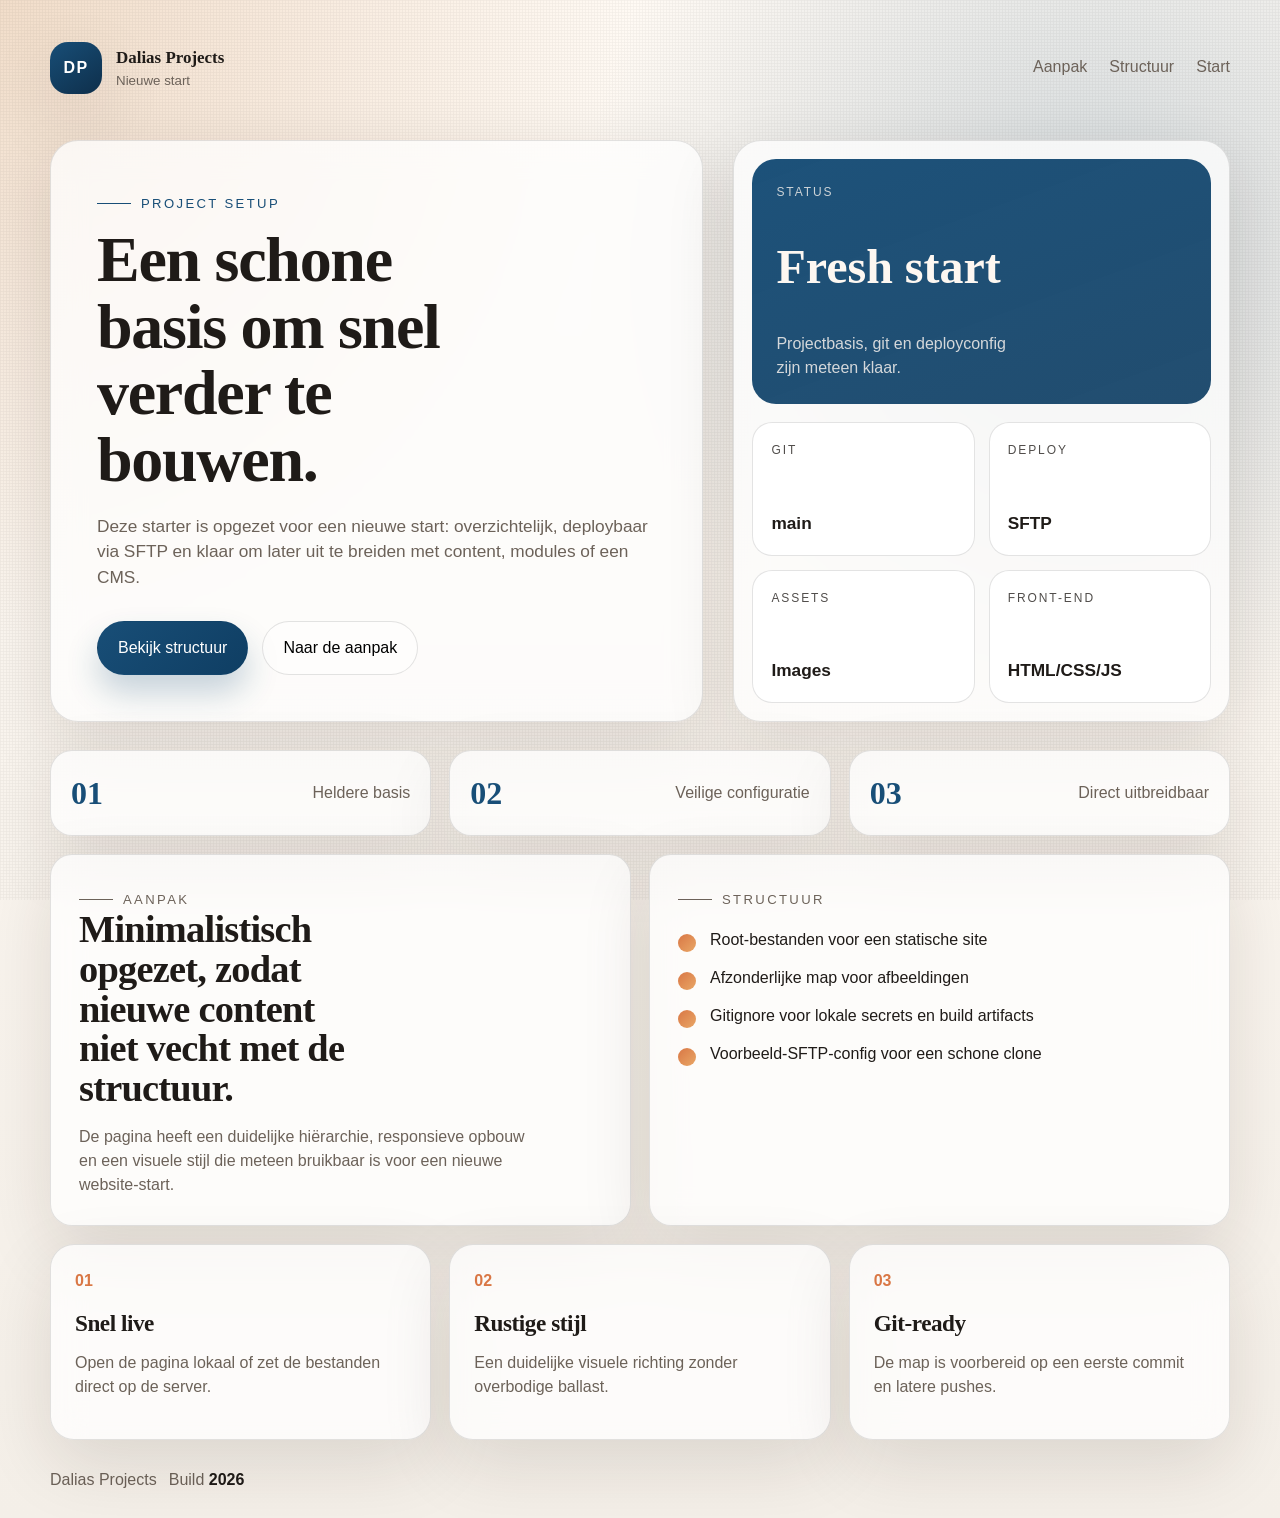
==== index.html @ 29192b6f "Initial project scaffold" ====
<!doctype html>
<html lang="nl">
  <head>
    <meta charset="utf-8" />
    <meta name="viewport" content="width=device-width, initial-scale=1" />
    <title>Dalias Projects</title>
    <meta
      name="description"
      content="Een frisse start voor het nieuwe project van Dalias Projects."
    />
    <link rel="stylesheet" href="styles.css" />
  </head>
  <body>
    <div class="noise"></div>
    <div class="page-shell">
      <header class="topbar">
        <a class="brand" href="#top">
          <span class="brand-mark">DP</span>
          <span class="brand-text">
            <strong>Dalias Projects</strong>
            <small>Nieuwe start</small>
          </span>
        </a>

        <nav class="nav">
          <a href="#aanpak">Aanpak</a>
          <a href="#structuur">Structuur</a>
          <a href="#start">Start</a>
        </nav>
      </header>

      <main id="top">
        <section class="hero">
          <div class="hero-copy">
            <p class="eyebrow">Project setup</p>
            <h1>Een schone basis om snel verder te bouwen.</h1>
            <p class="lead">
              Deze starter is opgezet voor een nieuwe start: overzichtelijk,
              deploybaar via SFTP en klaar om later uit te breiden met content,
              modules of een CMS.
            </p>

            <div class="actions" id="start">
              <a class="button primary" href="#structuur">Bekijk structuur</a>
              <button class="button secondary" type="button" data-scroll="#aanpak">
                Naar de aanpak
              </button>
            </div>
          </div>

          <aside class="hero-panel">
            <div class="panel-card accent">
              <span>Status</span>
              <strong>Fresh start</strong>
              <p>Projectbasis, git en deployconfig zijn meteen klaar.</p>
            </div>
            <div class="panel-grid">
              <article class="mini-card">
                <span>Git</span>
                <strong>main</strong>
              </article>
              <article class="mini-card">
                <span>Deploy</span>
                <strong>SFTP</strong>
              </article>
              <article class="mini-card">
                <span>Assets</span>
                <strong>Images</strong>
              </article>
              <article class="mini-card">
                <span>Front-end</span>
                <strong>HTML/CSS/JS</strong>
              </article>
            </div>
          </aside>
        </section>

        <section class="stats">
          <article>
            <strong>01</strong>
            <span>Heldere basis</span>
          </article>
          <article>
            <strong>02</strong>
            <span>Veilige configuratie</span>
          </article>
          <article>
            <strong>03</strong>
            <span>Direct uitbreidbaar</span>
          </article>
        </section>

        <section class="content-grid" id="aanpak">
          <article class="surface">
            <p class="section-label">Aanpak</p>
            <h2>Minimalistisch opgezet, zodat nieuwe content niet vecht met de structuur.</h2>
            <p>
              De pagina heeft een duidelijke hiërarchie, responsieve opbouw en
              een visuele stijl die meteen bruikbaar is voor een nieuwe
              website-start.
            </p>
          </article>

          <article class="surface" id="structuur">
            <p class="section-label">Structuur</p>
            <ul class="checklist">
              <li>Root-bestanden voor een statische site</li>
              <li>Afzonderlijke map voor afbeeldingen</li>
              <li>Gitignore voor lokale secrets en build artifacts</li>
              <li>Voorbeeld-SFTP-config voor een schone clone</li>
            </ul>
          </article>
        </section>

        <section class="feature-grid">
          <article class="feature-card">
            <span>01</span>
            <h3>Snel live</h3>
            <p>Open de pagina lokaal of zet de bestanden direct op de server.</p>
          </article>
          <article class="feature-card">
            <span>02</span>
            <h3>Rustige stijl</h3>
            <p>Een duidelijke visuele richting zonder overbodige ballast.</p>
          </article>
          <article class="feature-card">
            <span>03</span>
            <h3>Git-ready</h3>
            <p>De map is voorbereid op een eerste commit en latere pushes.</p>
          </article>
        </section>
      </main>

      <footer class="footer">
        <p>
          <span>Dalias Projects</span>
          <span>Build <strong data-year></strong></span>
        </p>
      </footer>
    </div>

    <script src="script.js"></script>
  </body>
</html>
---- styles.css ----
:root {
  color-scheme: light;
  --bg: #f4efe8;
  --bg-soft: #fffaf4;
  --surface: rgba(255, 255, 255, 0.75);
  --surface-strong: rgba(255, 255, 255, 0.92);
  --text: #1f1b18;
  --muted: #6c6259;
  --accent: #184e77;
  --accent-2: #d97745;
  --line: rgba(31, 27, 24, 0.12);
  --shadow: 0 24px 70px rgba(40, 28, 16, 0.12);
  --radius-xl: 28px;
  --radius-lg: 22px;
  --radius-md: 16px;
}

*,
*::before,
*::after {
  box-sizing: border-box;
}

html {
  scroll-behavior: smooth;
}

body {
  margin: 0;
  min-height: 100vh;
  color: var(--text);
  background:
    radial-gradient(circle at top left, rgba(216, 167, 123, 0.35), transparent 32%),
    radial-gradient(circle at 85% 15%, rgba(24, 78, 119, 0.18), transparent 30%),
    linear-gradient(180deg, var(--bg-soft), var(--bg));
  font-family: "Trebuchet MS", "Lucida Sans Unicode", sans-serif;
  line-height: 1.5;
}

a {
  color: inherit;
  text-decoration: none;
}

button,
a.button {
  font: inherit;
}

.noise {
  position: fixed;
  inset: 0;
  pointer-events: none;
  opacity: 0.05;
  background-image:
    linear-gradient(rgba(0, 0, 0, 0.6) 1px, transparent 1px),
    linear-gradient(90deg, rgba(0, 0, 0, 0.6) 1px, transparent 1px);
  background-size: 3px 3px;
  mix-blend-mode: multiply;
}

.page-shell {
  width: min(1180px, calc(100% - 32px));
  margin: 0 auto;
  padding: 28px 0 18px;
  position: relative;
}

.topbar {
  display: flex;
  align-items: center;
  justify-content: space-between;
  gap: 20px;
  padding: 14px 0 28px;
}

.brand {
  display: inline-flex;
  align-items: center;
  gap: 14px;
}

.brand-mark {
  display: grid;
  place-items: center;
  width: 52px;
  height: 52px;
  border-radius: 18px;
  background: linear-gradient(145deg, var(--accent), #0e2f4b);
  color: #fff;
  font-weight: 700;
  letter-spacing: 0.08em;
  box-shadow: var(--shadow);
}

.brand-text {
  display: grid;
}

.brand-text strong {
  font-family: Georgia, "Times New Roman", serif;
  font-size: 1.06rem;
}

.brand-text small {
  color: var(--muted);
}

.nav {
  display: flex;
  align-items: center;
  gap: 22px;
  color: var(--muted);
}

.nav a {
  position: relative;
  padding-bottom: 2px;
}

.nav a::after {
  content: "";
  position: absolute;
  left: 0;
  bottom: 0;
  width: 100%;
  height: 1px;
  background: currentColor;
  transform: scaleX(0);
  transform-origin: left;
  transition: transform 180ms ease;
}

.nav a:hover::after,
.nav a:focus-visible::after {
  transform: scaleX(1);
}

.hero {
  display: grid;
  grid-template-columns: minmax(0, 1.25fr) minmax(320px, 0.95fr);
  gap: 30px;
  align-items: stretch;
  padding: 18px 0 10px;
}

.hero-copy,
.hero-panel,
.surface,
.feature-card,
.stats article {
  border: 1px solid var(--line);
  background: var(--surface);
  backdrop-filter: blur(16px);
  box-shadow: var(--shadow);
}

.hero-copy {
  border-radius: var(--radius-xl);
  padding: clamp(26px, 4vw, 46px);
}

.eyebrow,
.section-label {
  display: inline-flex;
  align-items: center;
  gap: 10px;
  margin: 0 0 14px;
  font-size: 0.82rem;
  text-transform: uppercase;
  letter-spacing: 0.18em;
  color: var(--accent);
}

.eyebrow::before,
.section-label::before {
  content: "";
  width: 34px;
  height: 1px;
  background: currentColor;
}

h1,
h2,
h3 {
  margin: 0;
  font-family: Georgia, "Times New Roman", serif;
  line-height: 1.04;
  letter-spacing: -0.02em;
}

h1 {
  font-size: clamp(2.8rem, 5vw, 5.4rem);
  max-width: 11ch;
}

.lead,
.surface p,
.feature-card p {
  color: var(--muted);
}

.lead {
  max-width: 62ch;
  font-size: 1.08rem;
  margin: 20px 0 0;
}

.actions {
  display: flex;
  flex-wrap: wrap;
  gap: 14px;
  margin-top: 30px;
}

.button {
  border: 1px solid transparent;
  border-radius: 999px;
  padding: 14px 20px;
  transition:
    transform 180ms ease,
    box-shadow 180ms ease,
    border-color 180ms ease,
    background 180ms ease;
  cursor: pointer;
}

.button:hover,
.button:focus-visible {
  transform: translateY(-1px);
}

.button.primary {
  color: #fff;
  background: linear-gradient(135deg, var(--accent), #0f3e63);
  box-shadow: 0 18px 32px rgba(24, 78, 119, 0.24);
}

.button.secondary {
  background: rgba(255, 255, 255, 0.45);
  border-color: var(--line);
}

.hero-panel {
  border-radius: var(--radius-xl);
  padding: 18px;
  display: grid;
  gap: 18px;
}

.panel-card {
  border-radius: 24px;
  padding: 24px;
  background:
    linear-gradient(160deg, rgba(24, 78, 119, 0.98), rgba(15, 62, 99, 0.92));
  color: #fdf7f1;
  min-height: 198px;
  display: grid;
  align-content: space-between;
}

.panel-card span,
.mini-card span {
  text-transform: uppercase;
  letter-spacing: 0.16em;
  font-size: 0.75rem;
  opacity: 0.78;
}

.panel-card strong {
  font-family: Georgia, "Times New Roman", serif;
  font-size: clamp(2rem, 4vw, 3rem);
}

.panel-card p {
  max-width: 28ch;
  margin: 0;
  color: rgba(253, 247, 241, 0.82);
}

.panel-grid {
  display: grid;
  grid-template-columns: repeat(2, minmax(0, 1fr));
  gap: 14px;
}

.mini-card {
  border-radius: 20px;
  padding: 18px;
  background: var(--surface-strong);
  border: 1px solid var(--line);
  min-height: 110px;
  display: grid;
  align-content: space-between;
}

.mini-card strong {
  font-size: 1.08rem;
}

.stats {
  display: grid;
  grid-template-columns: repeat(3, minmax(0, 1fr));
  gap: 18px;
  margin: 18px 0;
}

.stats article {
  border-radius: 22px;
  padding: 18px 20px;
  display: flex;
  justify-content: space-between;
  align-items: center;
  gap: 18px;
}

.stats strong {
  font-family: Georgia, "Times New Roman", serif;
  font-size: 2rem;
  color: var(--accent);
}

.stats span {
  color: var(--muted);
  text-align: right;
}

.content-grid {
  display: grid;
  grid-template-columns: repeat(2, minmax(0, 1fr));
  gap: 18px;
  margin-top: 10px;
}

.surface {
  border-radius: var(--radius-lg);
  padding: 28px;
}

.surface h2 {
  font-size: clamp(1.8rem, 3vw, 3rem);
  max-width: 14ch;
  margin-bottom: 16px;
}

.surface p {
  margin: 0;
  max-width: 52ch;
}

.checklist {
  margin: 18px 0 0;
  padding: 0;
  list-style: none;
  display: grid;
  gap: 14px;
}

.checklist li {
  position: relative;
  padding-left: 32px;
  color: var(--text);
}

.checklist li::before {
  content: "";
  position: absolute;
  left: 0;
  top: 0.42rem;
  width: 18px;
  height: 18px;
  border-radius: 999px;
  background: linear-gradient(135deg, var(--accent-2), #e9a766);
}

.feature-grid {
  display: grid;
  grid-template-columns: repeat(3, minmax(0, 1fr));
  gap: 18px;
  margin: 18px 0 4px;
}

.feature-card {
  border-radius: 24px;
  padding: 24px;
}

.feature-card span {
  display: inline-flex;
  margin-bottom: 18px;
  color: var(--accent-2);
  font-weight: 700;
}

.feature-card h3 {
  font-size: 1.45rem;
  margin-bottom: 10px;
}

.footer {
  display: flex;
  justify-content: space-between;
  gap: 18px;
  padding: 24px 0 8px;
  color: var(--muted);
}

.footer p {
  margin: 0;
  display: flex;
  flex-wrap: wrap;
  gap: 12px;
}

.footer strong {
  color: var(--text);
}

@media (max-width: 960px) {
  .hero,
  .content-grid,
  .feature-grid,
  .stats {
    grid-template-columns: 1fr;
  }

  .topbar {
    flex-direction: column;
    align-items: flex-start;
  }

  .nav {
    flex-wrap: wrap;
    gap: 14px 18px;
  }
}

@media (max-width: 640px) {
  .page-shell {
    width: min(100% - 20px, 1180px);
    padding-top: 14px;
  }

  .hero-copy,
  .hero-panel,
  .surface,
  .feature-card {
    padding: 20px;
  }

  .panel-grid {
    grid-template-columns: 1fr;
  }

  .stats article {
    align-items: flex-start;
    flex-direction: column;
  }

  .stats span {
    text-align: left;
  }
}
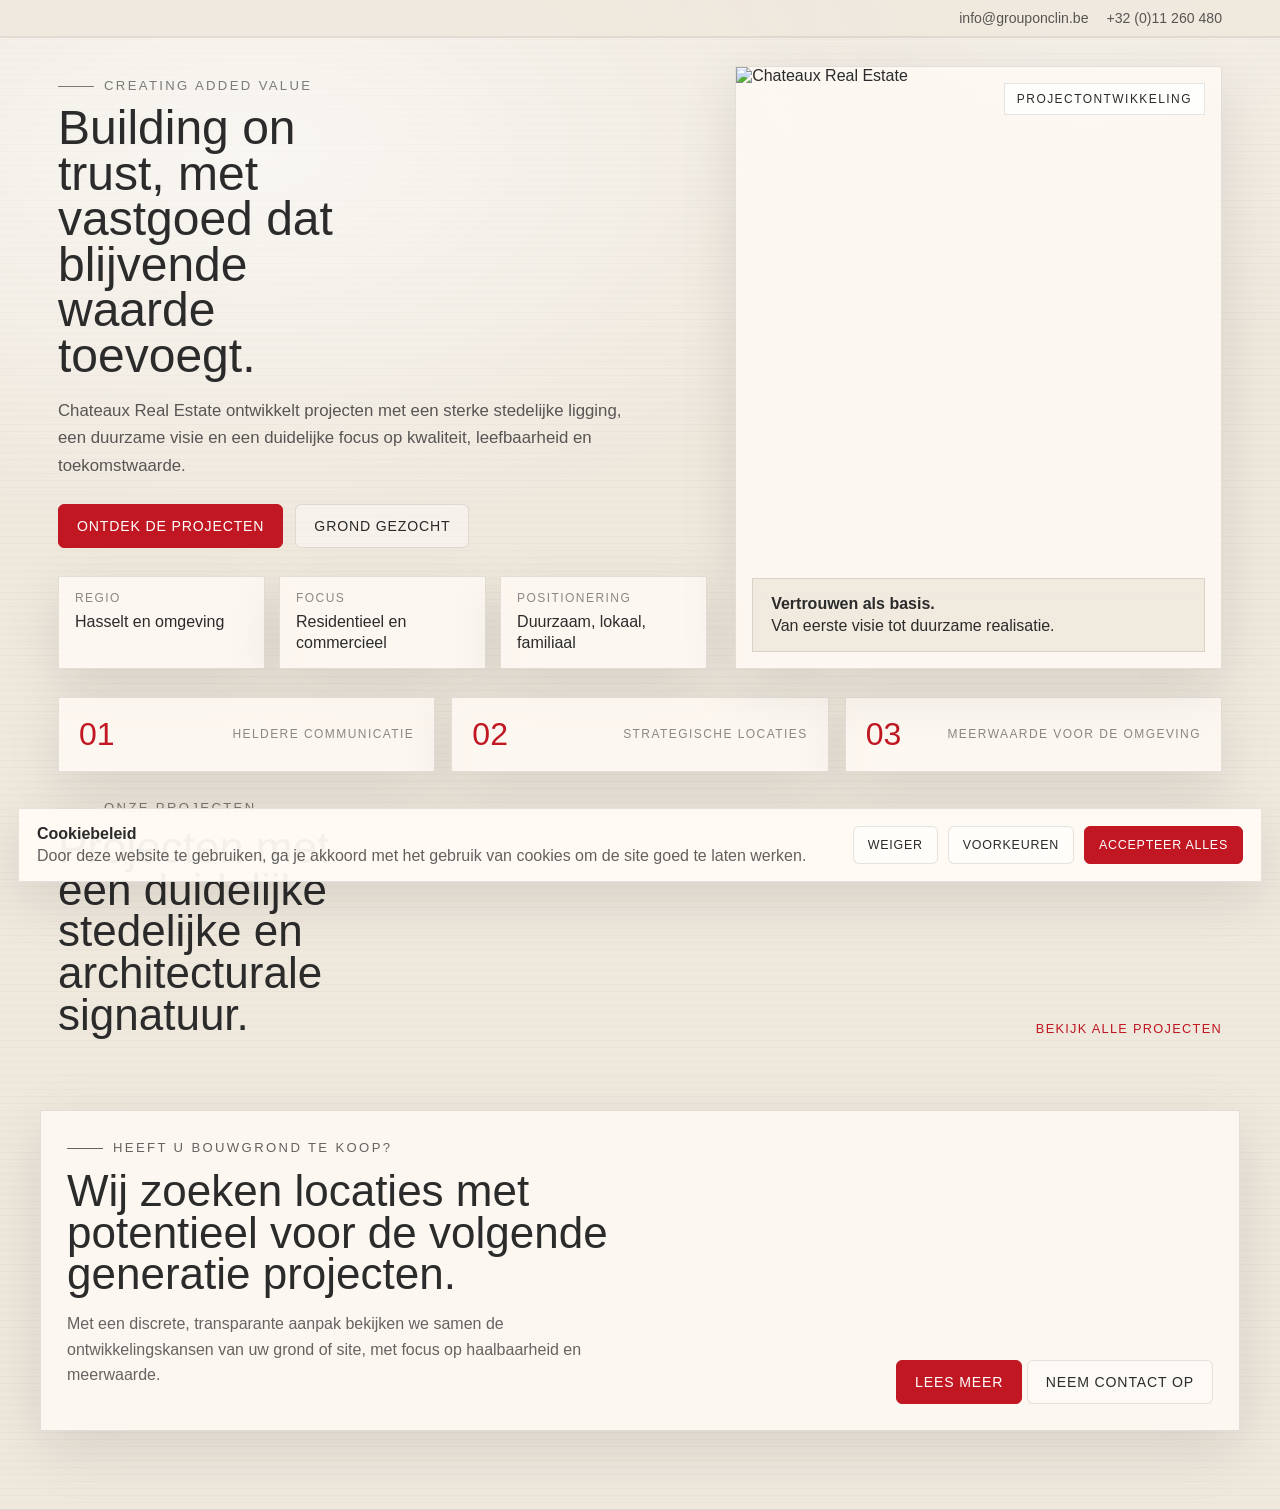
==== commit 8a29d57d: "Rebuild Chateaux Real Estate site" ====
--- a/index.html
+++ b/index.html
@@ -1,145 +1,146 @@
 <!doctype html>
-<html lang="nl">
+<html lang="nl-BE">
   <head>
     <meta charset="utf-8" />
     <meta name="viewport" content="width=device-width, initial-scale=1" />
-    <title>Dalias Projects</title>
+    <title>CHATEAUX REAL ESTATE | Ontdek duurzame vastgoedmogelijkheden</title>
     <meta
       name="description"
-      content="Een frisse start voor het nieuwe project van Dalias Projects."
+      content="Chateaux Real Estate ontwikkelt duurzame vastgoedprojecten in Hasselt en omgeving, met focus op vertrouwen, kwaliteit en meerwaarde."
     />
-    <link rel="stylesheet" href="styles.css" />
+    <link rel="canonical" href="./index.html" />
+    <link rel="stylesheet" href="./styles.css" />
   </head>
-  <body>
-    <div class="noise"></div>
-    <div class="page-shell">
-      <header class="topbar">
-        <a class="brand" href="#top">
-          <span class="brand-mark">DP</span>
-          <span class="brand-text">
-            <strong>Dalias Projects</strong>
-            <small>Nieuwe start</small>
-          </span>
-        </a>
+  <body data-page="home" data-active-nav="home">
+    <div class="announcement">
+      <div class="container announcement__inner">
+        <a href="mailto:info@grouponclin.be">info@grouponclin.be</a>
+        <a href="tel:+3211260480">+32 (0)11 260 480</a>
+      </div>
+    </div>
 
-        <nav class="nav">
-          <a href="#aanpak">Aanpak</a>
-          <a href="#structuur">Structuur</a>
-          <a href="#start">Start</a>
-        </nav>
-      </header>
+    <header class="site-header" id="site-header"></header>
 
-      <main id="top">
-        <section class="hero">
-          <div class="hero-copy">
-            <p class="eyebrow">Project setup</p>
-            <h1>Een schone basis om snel verder te bouwen.</h1>
+    <main class="site-main">
+      <section class="hero">
+        <div class="container hero__grid">
+          <div class="hero__copy">
+            <p class="eyebrow">Creating added value</p>
+            <h1>Building on trust, met vastgoed dat blijvende waarde toevoegt.</h1>
             <p class="lead">
-              Deze starter is opgezet voor een nieuwe start: overzichtelijk,
-              deploybaar via SFTP en klaar om later uit te breiden met content,
-              modules of een CMS.
+              Chateaux Real Estate ontwikkelt projecten met een sterke
+              stedelijke ligging, een duurzame visie en een duidelijke focus op
+              kwaliteit, leefbaarheid en toekomstwaarde.
             </p>
-
-            <div class="actions" id="start">
-              <a class="button primary" href="#structuur">Bekijk structuur</a>
-              <button class="button secondary" type="button" data-scroll="#aanpak">
-                Naar de aanpak
-              </button>
+            <div class="button-row">
+              <a class="btn btn--primary" href="./projecten.html">Ontdek de projecten</a>
+              <a class="btn btn--secondary" href="./grond-gezocht.html">Grond gezocht</a>
+            </div>
+            <div class="hero__meta">
+              <div>
+                <span>Regio</span>
+                <strong>Hasselt en omgeving</strong>
+              </div>
+              <div>
+                <span>Focus</span>
+                <strong>Residentieel en commercieel</strong>
+              </div>
+              <div>
+                <span>Positionering</span>
+                <strong>Duurzaam, lokaal, familiaal</strong>
+              </div>
             </div>
           </div>
 
-          <aside class="hero-panel">
-            <div class="panel-card accent">
-              <span>Status</span>
-              <strong>Fresh start</strong>
-              <p>Projectbasis, git en deployconfig zijn meteen klaar.</p>
+          <div class="hero__visual panel">
+            <div class="panel__badge">Projectontwikkeling</div>
+            <img
+              src="https://images.squarespace-cdn.com/content/v1/66a1eaeaa923c50bf4382099/23413f2c-1b56-4540-b1da-c6d19755084a/Chateaux+real+estate+%2844+van+86%29.jpg"
+              alt="Chateaux Real Estate"
+              loading="eager"
+            />
+            <div class="panel__caption">
+              <strong>Vertrouwen als basis.</strong>
+              <span>Van eerste visie tot duurzame realisatie.</span>
             </div>
-            <div class="panel-grid">
-              <article class="mini-card">
-                <span>Git</span>
-                <strong>main</strong>
-              </article>
-              <article class="mini-card">
-                <span>Deploy</span>
-                <strong>SFTP</strong>
-              </article>
-              <article class="mini-card">
-                <span>Assets</span>
-                <strong>Images</strong>
-              </article>
-              <article class="mini-card">
-                <span>Front-end</span>
-                <strong>HTML/CSS/JS</strong>
-              </article>
+          </div>
+        </div>
+      </section>
+
+      <section class="strip">
+        <div class="container strip__grid">
+          <article class="stat">
+            <strong>01</strong>
+            <span>Heldere communicatie</span>
+          </article>
+          <article class="stat">
+            <strong>02</strong>
+            <span>Strategische locaties</span>
+          </article>
+          <article class="stat">
+            <strong>03</strong>
+            <span>Meerwaarde voor de omgeving</span>
+          </article>
+        </div>
+      </section>
+
+      <section class="section">
+        <div class="container">
+          <div class="section__heading">
+            <div>
+              <p class="eyebrow">Onze projecten</p>
+              <h2>Projecten met een duidelijke stedelijke en architecturale signatuur.</h2>
             </div>
-          </aside>
-        </section>
+            <a class="text-link" href="./projecten.html">Bekijk alle projecten</a>
+          </div>
 
-        <section class="stats">
-          <article>
-            <strong>01</strong>
-            <span>Heldere basis</span>
-          </article>
-          <article>
-            <strong>02</strong>
-            <span>Veilige configuratie</span>
-          </article>
-          <article>
-            <strong>03</strong>
-            <span>Direct uitbreidbaar</span>
-          </article>
-        </section>
+          <div class="card-grid" data-project-grid="featured"></div>
+        </div>
+      </section>
 
-        <section class="content-grid" id="aanpak">
-          <article class="surface">
-            <p class="section-label">Aanpak</p>
-            <h2>Minimalistisch opgezet, zodat nieuwe content niet vecht met de structuur.</h2>
+      <section class="section">
+        <div class="container cta-panel">
+          <div class="cta-panel__copy">
+            <p class="eyebrow">Heeft u bouwgrond te koop?</p>
+            <h2>Wij zoeken locaties met potentieel voor de volgende generatie projecten.</h2>
             <p>
-              De pagina heeft een duidelijke hiërarchie, responsieve opbouw en
-              een visuele stijl die meteen bruikbaar is voor een nieuwe
-              website-start.
+              Met een discrete, transparante aanpak bekijken we samen de
+              ontwikkelingskansen van uw grond of site, met focus op haalbaarheid
+              en meerwaarde.
             </p>
-          </article>
+          </div>
+          <div class="cta-panel__actions">
+            <a class="btn btn--primary" href="./grond-gezocht.html">Lees meer</a>
+            <a class="btn btn--secondary" href="./contact.html">Neem contact op</a>
+          </div>
+        </div>
+      </section>
+    </main>
 
-          <article class="surface" id="structuur">
-            <p class="section-label">Structuur</p>
-            <ul class="checklist">
-              <li>Root-bestanden voor een statische site</li>
-              <li>Afzonderlijke map voor afbeeldingen</li>
-              <li>Gitignore voor lokale secrets en build artifacts</li>
-              <li>Voorbeeld-SFTP-config voor een schone clone</li>
-            </ul>
-          </article>
-        </section>
+    <footer class="site-footer" id="site-footer"></footer>
 
-        <section class="feature-grid">
-          <article class="feature-card">
-            <span>01</span>
-            <h3>Snel live</h3>
-            <p>Open de pagina lokaal of zet de bestanden direct op de server.</p>
-          </article>
-          <article class="feature-card">
-            <span>02</span>
-            <h3>Rustige stijl</h3>
-            <p>Een duidelijke visuele richting zonder overbodige ballast.</p>
-          </article>
-          <article class="feature-card">
-            <span>03</span>
-            <h3>Git-ready</h3>
-            <p>De map is voorbereid op een eerste commit en latere pushes.</p>
-          </article>
-        </section>
-      </main>
-
-      <footer class="footer">
+    <div class="cookie-banner" id="cookie-banner" hidden>
+      <div class="cookie-banner__copy">
+        <strong>Cookiebeleid</strong>
         <p>
-          <span>Dalias Projects</span>
-          <span>Build <strong data-year></strong></span>
+          Door deze website te gebruiken, ga je akkoord met het gebruik van cookies
+          om de site goed te laten werken.
         </p>
-      </footer>
+      </div>
+      <div class="cookie-banner__actions">
+        <button class="btn btn--secondary btn--small" type="button" data-cookie="decline">
+          Weiger
+        </button>
+        <button class="btn btn--secondary btn--small" type="button" data-cookie="manage">
+          Voorkeuren
+        </button>
+        <button class="btn btn--primary btn--small" type="button" data-cookie="accept">
+          Accepteer alles
+        </button>
+      </div>
     </div>
 
-    <script src="script.js"></script>
+    <script src="./script.js"></script>
   </body>
 </html>
 
--- a/styles.css
+++ b/styles.css
@@ -1,18 +1,16 @@
 :root {
   color-scheme: light;
-  --bg: #f4efe8;
-  --bg-soft: #fffaf4;
-  --surface: rgba(255, 255, 255, 0.75);
+  --bg: #efe8dd;
+  --ink: #2b2b2b;
+  --muted: #6a645b;
+  --accent: #c01722;
+  --accent-soft: rgba(192, 23, 34, 0.12);
+  --surface: rgba(255, 251, 245, 0.82);
   --surface-strong: rgba(255, 255, 255, 0.92);
-  --text: #1f1b18;
-  --muted: #6c6259;
-  --accent: #184e77;
-  --accent-2: #d97745;
-  --line: rgba(31, 27, 24, 0.12);
-  --shadow: 0 24px 70px rgba(40, 28, 16, 0.12);
-  --radius-xl: 28px;
-  --radius-lg: 22px;
-  --radius-md: 16px;
+  --line: rgba(43, 43, 43, 0.12);
+  --shadow: 0 18px 55px rgba(0, 0, 0, 0.1);
+  --max: 1200px;
+  --radius: 6px;
 }
 
 *,
@@ -28,13 +26,20 @@
 body {
   margin: 0;
   min-height: 100vh;
-  color: var(--text);
+  color: var(--ink);
   background:
-    radial-gradient(circle at top left, rgba(216, 167, 123, 0.35), transparent 32%),
-    radial-gradient(circle at 85% 15%, rgba(24, 78, 119, 0.18), transparent 30%),
-    linear-gradient(180deg, var(--bg-soft), var(--bg));
-  font-family: "Trebuchet MS", "Lucida Sans Unicode", sans-serif;
-  line-height: 1.5;
+    radial-gradient(1200px 700px at 20% 10%, rgba(255, 255, 255, 0.65), transparent 55%),
+    radial-gradient(900px 650px at 85% 0%, rgba(255, 255, 255, 0.35), transparent 55%),
+    repeating-linear-gradient(
+      0deg,
+      rgba(0, 0, 0, 0.025) 0,
+      rgba(0, 0, 0, 0.025) 1px,
+      transparent 1px,
+      transparent 7px
+    ),
+    var(--bg);
+  font-family: "Helvetica Neue", Helvetica, Arial, sans-serif;
+  overflow-x: hidden;
 }
 
 a {
@@ -42,36 +47,45 @@
   text-decoration: none;
 }
 
-button,
-a.button {
-  font: inherit;
-}
-
-.noise {
-  position: fixed;
-  inset: 0;
-  pointer-events: none;
-  opacity: 0.05;
-  background-image:
-    linear-gradient(rgba(0, 0, 0, 0.6) 1px, transparent 1px),
-    linear-gradient(90deg, rgba(0, 0, 0, 0.6) 1px, transparent 1px);
-  background-size: 3px 3px;
-  mix-blend-mode: multiply;
-}
-
-.page-shell {
-  width: min(1180px, calc(100% - 32px));
+img {
+  display: block;
+  width: 100%;
+}
+
+.container {
+  max-width: var(--max);
   margin: 0 auto;
-  padding: 28px 0 18px;
+  padding-inline: 18px;
+}
+
+.announcement {
+  border-bottom: 1px solid rgba(43, 43, 43, 0.08);
+  background: rgba(239, 232, 221, 0.82);
+}
+
+.announcement__inner {
+  display: flex;
+  justify-content: flex-end;
+  gap: 18px;
+  padding: 10px 18px;
+  font-size: 0.88rem;
+  color: rgba(43, 43, 43, 0.78);
+}
+
+.site-header {
   position: relative;
-}
-
-.topbar {
+  z-index: 10;
+  border-bottom: 1px solid rgba(43, 43, 43, 0.08);
+  background: rgba(239, 232, 221, 0.7);
+  backdrop-filter: blur(10px);
+}
+
+.site-header__inner {
   display: flex;
   align-items: center;
   justify-content: space-between;
-  gap: 20px;
-  padding: 14px 0 28px;
+  gap: 24px;
+  padding: 14px 18px;
 }
 
 .brand {
@@ -80,49 +94,48 @@
   gap: 14px;
 }
 
-.brand-mark {
-  display: grid;
-  place-items: center;
-  width: 52px;
-  height: 52px;
-  border-radius: 18px;
-  background: linear-gradient(145deg, var(--accent), #0e2f4b);
-  color: #fff;
-  font-weight: 700;
+.brand img {
+  width: auto;
+  height: 58px;
+}
+
+.brand__text {
+  display: grid;
+  line-height: 1.05;
+}
+
+.brand__text strong {
+  font-size: 1rem;
   letter-spacing: 0.08em;
-  box-shadow: var(--shadow);
-}
-
-.brand-text {
-  display: grid;
-}
-
-.brand-text strong {
-  font-family: Georgia, "Times New Roman", serif;
-  font-size: 1.06rem;
-}
-
-.brand-text small {
+  text-transform: uppercase;
+}
+
+.brand__text span {
+  margin-top: 3px;
+  font-size: 0.82rem;
   color: var(--muted);
 }
 
 .nav {
   display: flex;
   align-items: center;
-  gap: 22px;
-  color: var(--muted);
-}
-
-.nav a {
+  gap: 24px;
+}
+
+.nav__link {
   position: relative;
   padding-bottom: 2px;
-}
-
-.nav a::after {
+  text-transform: uppercase;
+  letter-spacing: 0.08em;
+  font-size: 0.82rem;
+  color: rgba(43, 43, 43, 0.88);
+}
+
+.nav__link::after {
   content: "";
   position: absolute;
   left: 0;
-  bottom: 0;
+  bottom: -2px;
   width: 100%;
   height: 1px;
   background: currentColor;
@@ -131,334 +144,682 @@
   transition: transform 180ms ease;
 }
 
-.nav a:hover::after,
-.nav a:focus-visible::after {
+.nav__link:hover::after,
+.nav__link:focus-visible::after,
+.nav__link.is-active::after {
   transform: scaleX(1);
 }
 
-.hero {
-  display: grid;
-  grid-template-columns: minmax(0, 1.25fr) minmax(320px, 0.95fr);
-  gap: 30px;
+.header-actions {
+  display: flex;
+  align-items: center;
+  gap: 12px;
+}
+
+.social-icons {
+  display: flex;
+  align-items: center;
+  gap: 10px;
+}
+
+.social-icons a {
+  width: 34px;
+  height: 34px;
+  display: grid;
+  place-items: center;
+  border: 1px solid var(--line);
+  background: rgba(255, 255, 255, 0.4);
+}
+
+.menu-toggle {
+  display: none;
+  border: 1px solid var(--line);
+  background: rgba(255, 255, 255, 0.4);
+  padding: 10px 12px;
+  cursor: pointer;
+}
+
+.menu-panel {
+  display: none;
+  border-top: 1px solid var(--line);
+  background: rgba(239, 232, 221, 0.95);
+}
+
+.menu-panel.is-open {
+  display: block;
+}
+
+.menu-panel__inner {
+  display: grid;
+  gap: 14px;
+  padding: 18px;
+}
+
+.menu-panel__links {
+  display: grid;
+  gap: 14px;
+}
+
+.menu-panel__links a {
+  text-transform: uppercase;
+  letter-spacing: 0.08em;
+  font-size: 0.85rem;
+}
+
+.site-main {
+  padding-bottom: 34px;
+}
+
+.hero,
+.page-hero,
+.project-hero {
+  padding: 28px 0 10px;
+}
+
+.hero__grid,
+.page-hero__grid,
+.project-hero__grid {
+  display: grid;
+  grid-template-columns: minmax(0, 1.2fr) minmax(320px, 0.9fr);
+  gap: 28px;
   align-items: stretch;
-  padding: 18px 0 10px;
-}
-
-.hero-copy,
-.hero-panel,
-.surface,
-.feature-card,
-.stats article {
+}
+
+.hero__copy,
+.page-hero__copy,
+.project-hero__copy {
+  padding-top: 12px;
+}
+
+.eyebrow {
+  margin: 0 0 12px;
+  text-transform: uppercase;
+  letter-spacing: 0.18em;
+  font-size: 0.82rem;
+  color: rgba(43, 43, 43, 0.6);
+}
+
+.eyebrow::before {
+  content: "";
+  display: inline-block;
+  width: 36px;
+  height: 1px;
+  margin-right: 10px;
+  vertical-align: middle;
+  background: currentColor;
+}
+
+h1,
+h2,
+h3,
+blockquote {
+  margin: 0;
+  font-weight: 400;
+  line-height: 0.95;
+}
+
+h1 {
+  max-width: 11ch;
+  font-size: clamp(42px, 6vw, 48px);
+}
+
+h2 {
+  font-size: clamp(28px, 3.6vw, 44px);
+}
+
+h3 {
+  font-size: 26px;
+}
+
+.lead {
+  max-width: 62ch;
+  margin: 18px 0 0;
+  font-size: 1.05rem;
+  line-height: 1.65;
+  color: rgba(43, 43, 43, 0.78);
+}
+
+.button-row {
+  display: flex;
+  flex-wrap: wrap;
+  gap: 12px;
+  margin-top: 24px;
+}
+
+.btn {
+  display: inline-flex;
+  align-items: center;
+  justify-content: center;
+  min-height: 44px;
+  padding: 12px 18px;
+  border: 1px solid transparent;
+  border-radius: var(--radius);
+  font-size: 0.88rem;
+  letter-spacing: 0.06em;
+  text-transform: uppercase;
+  transition:
+    transform 180ms ease,
+    background 180ms ease,
+    border-color 180ms ease,
+    color 180ms ease;
+  cursor: pointer;
+}
+
+.btn:hover,
+.btn:focus-visible {
+  transform: translateY(-1px);
+}
+
+.btn--primary {
+  color: #fff;
+  background: var(--accent);
+  border-color: var(--accent);
+}
+
+.btn--secondary {
+  color: var(--ink);
+  background: rgba(255, 255, 255, 0.42);
+  border-color: var(--line);
+}
+
+.btn--small {
+  min-height: 38px;
+  padding: 10px 14px;
+  font-size: 0.78rem;
+}
+
+.hero__meta {
+  display: grid;
+  grid-template-columns: repeat(3, minmax(0, 1fr));
+  gap: 14px;
+  margin-top: 28px;
+}
+
+.hero__meta div,
+.stat,
+.info-card,
+.text-card,
+.quote-card,
+.contact-card,
+.detail-card,
+.legal-article,
+.cta-panel,
+.panel {
   border: 1px solid var(--line);
   background: var(--surface);
-  backdrop-filter: blur(16px);
   box-shadow: var(--shadow);
 }
 
-.hero-copy {
-  border-radius: var(--radius-xl);
-  padding: clamp(26px, 4vw, 46px);
-}
-
-.eyebrow,
-.section-label {
-  display: inline-flex;
+.hero__meta div {
+  padding: 14px 16px;
+}
+
+.hero__meta span,
+.stat span,
+.project-meta span,
+.social-list a,
+.detail-card .eyebrow,
+.contact-card .eyebrow,
+.info-card .eyebrow,
+.text-card .eyebrow,
+.quote-card .eyebrow {
+  display: block;
+  text-transform: uppercase;
+  letter-spacing: 0.12em;
+  font-size: 0.75rem;
+  color: rgba(43, 43, 43, 0.54);
+}
+
+.hero__meta strong {
+  display: block;
+  margin-top: 6px;
+  font-weight: 400;
+  line-height: 1.35;
+}
+
+.panel {
+  position: relative;
+  overflow: hidden;
+  min-height: 420px;
+}
+
+.panel img {
+  width: 100%;
+  height: 100%;
+  object-fit: cover;
+}
+
+.panel__badge {
+  position: absolute;
+  top: 16px;
+  right: 16px;
+  padding: 8px 12px;
+  border: 1px solid rgba(43, 43, 43, 0.12);
+  background: rgba(255, 255, 255, 0.82);
+  text-transform: uppercase;
+  letter-spacing: 0.12em;
+  font-size: 0.75rem;
+}
+
+.panel__caption {
+  position: absolute;
+  left: 16px;
+  right: 16px;
+  bottom: 16px;
+  padding: 16px 18px;
+  border: 1px solid rgba(43, 43, 43, 0.12);
+  background: rgba(239, 232, 221, 0.84);
+}
+
+.panel__caption strong {
+  display: block;
+  margin-bottom: 4px;
+  font-size: 1rem;
+}
+
+.strip {
+  margin-top: 18px;
+}
+
+.strip__grid {
+  display: grid;
+  grid-template-columns: repeat(3, minmax(0, 1fr));
+  gap: 16px;
+}
+
+.stat {
+  display: flex;
   align-items: center;
-  gap: 10px;
-  margin: 0 0 14px;
-  font-size: 0.82rem;
-  text-transform: uppercase;
-  letter-spacing: 0.18em;
+  justify-content: space-between;
+  gap: 18px;
+  padding: 18px 20px;
+}
+
+.stat strong {
+  font-size: 2rem;
+  font-weight: 400;
   color: var(--accent);
 }
 
-.eyebrow::before,
-.section-label::before {
-  content: "";
-  width: 34px;
-  height: 1px;
-  background: currentColor;
-}
-
-h1,
-h2,
-h3 {
-  margin: 0;
-  font-family: Georgia, "Times New Roman", serif;
-  line-height: 1.04;
-  letter-spacing: -0.02em;
-}
-
-h1 {
-  font-size: clamp(2.8rem, 5vw, 5.4rem);
-  max-width: 11ch;
-}
-
-.lead,
-.surface p,
-.feature-card p {
-  color: var(--muted);
-}
-
-.lead {
-  max-width: 62ch;
-  font-size: 1.08rem;
-  margin: 20px 0 0;
-}
-
-.actions {
-  display: flex;
-  flex-wrap: wrap;
-  gap: 14px;
-  margin-top: 30px;
-}
-
-.button {
-  border: 1px solid transparent;
-  border-radius: 999px;
-  padding: 14px 20px;
-  transition:
-    transform 180ms ease,
-    box-shadow 180ms ease,
-    border-color 180ms ease,
-    background 180ms ease;
-  cursor: pointer;
-}
-
-.button:hover,
-.button:focus-visible {
-  transform: translateY(-1px);
-}
-
-.button.primary {
-  color: #fff;
-  background: linear-gradient(135deg, var(--accent), #0f3e63);
-  box-shadow: 0 18px 32px rgba(24, 78, 119, 0.24);
-}
-
-.button.secondary {
-  background: rgba(255, 255, 255, 0.45);
-  border-color: var(--line);
-}
-
-.hero-panel {
-  border-radius: var(--radius-xl);
-  padding: 18px;
-  display: grid;
-  gap: 18px;
-}
-
-.panel-card {
-  border-radius: 24px;
-  padding: 24px;
-  background:
-    linear-gradient(160deg, rgba(24, 78, 119, 0.98), rgba(15, 62, 99, 0.92));
-  color: #fdf7f1;
-  min-height: 198px;
-  display: grid;
-  align-content: space-between;
-}
-
-.panel-card span,
-.mini-card span {
-  text-transform: uppercase;
-  letter-spacing: 0.16em;
-  font-size: 0.75rem;
-  opacity: 0.78;
-}
-
-.panel-card strong {
-  font-family: Georgia, "Times New Roman", serif;
-  font-size: clamp(2rem, 4vw, 3rem);
-}
-
-.panel-card p {
-  max-width: 28ch;
-  margin: 0;
-  color: rgba(253, 247, 241, 0.82);
-}
-
-.panel-grid {
-  display: grid;
-  grid-template-columns: repeat(2, minmax(0, 1fr));
-  gap: 14px;
-}
-
-.mini-card {
-  border-radius: 20px;
-  padding: 18px;
-  background: var(--surface-strong);
-  border: 1px solid var(--line);
-  min-height: 110px;
-  display: grid;
-  align-content: space-between;
-}
-
-.mini-card strong {
-  font-size: 1.08rem;
-}
-
-.stats {
+.section {
+  padding: 28px 0;
+}
+
+.section__heading {
+  display: flex;
+  align-items: flex-end;
+  justify-content: space-between;
+  gap: 20px;
+  margin-bottom: 18px;
+}
+
+.section__heading h2 {
+  max-width: 14ch;
+}
+
+.text-link {
+  color: var(--accent);
+  text-transform: uppercase;
+  letter-spacing: 0.1em;
+  font-size: 0.8rem;
+}
+
+.card-grid,
+.project-list {
   display: grid;
   grid-template-columns: repeat(3, minmax(0, 1fr));
   gap: 18px;
-  margin: 18px 0;
-}
-
-.stats article {
-  border-radius: 22px;
-  padding: 18px 20px;
-  display: flex;
+}
+
+.project-card {
+  display: block;
+}
+
+.project-card__media {
+  position: relative;
+  aspect-ratio: 3 / 2;
+  overflow: hidden;
+  background: rgba(255, 255, 255, 0.4);
+}
+
+.project-card__media img {
+  width: 100%;
+  height: 100%;
+  object-fit: cover;
+  transition: transform 250ms ease;
+}
+
+.project-card:hover .project-card__media img,
+.project-card:focus-visible .project-card__media img {
+  transform: scale(1.05);
+}
+
+.project-card__badge {
+  position: absolute;
+  top: 14px;
+  right: 14px;
+  padding: 7px 11px;
+  border: 1px solid rgba(43, 43, 43, 0.14);
+  background: rgba(255, 255, 255, 0.82);
+  text-transform: uppercase;
+  letter-spacing: 0.1em;
+  font-size: 0.72rem;
+}
+
+.project-card__body {
+  padding-top: 14px;
+}
+
+.project-card__body h3 {
+  font-size: 1.45rem;
+  margin-bottom: 6px;
+}
+
+.project-card__body p {
+  margin: 0;
+  color: rgba(43, 43, 43, 0.72);
+  line-height: 1.55;
+}
+
+.cta-panel,
+.info-card,
+.text-card,
+.quote-card,
+.contact-card,
+.detail-card,
+.legal-article {
+  padding: 26px;
+}
+
+.cta-panel {
+  display: flex;
+  align-items: flex-end;
   justify-content: space-between;
-  align-items: center;
-  gap: 18px;
-}
-
-.stats strong {
-  font-family: Georgia, "Times New Roman", serif;
-  font-size: 2rem;
-  color: var(--accent);
-}
-
-.stats span {
-  color: var(--muted);
-  text-align: right;
-}
-
-.content-grid {
+  gap: 24px;
+}
+
+.cta-panel__copy {
+  max-width: 66ch;
+}
+
+.cta-panel__copy p {
+  color: rgba(43, 43, 43, 0.72);
+  line-height: 1.6;
+}
+
+.info-grid,
+.text-grid,
+.quote-grid,
+.contact-grid,
+.project-detail-grid {
   display: grid;
   grid-template-columns: repeat(2, minmax(0, 1fr));
   gap: 18px;
-  margin-top: 10px;
-}
-
-.surface {
-  border-radius: var(--radius-lg);
-  padding: 28px;
-}
-
-.surface h2 {
-  font-size: clamp(1.8rem, 3vw, 3rem);
-  max-width: 14ch;
-  margin-bottom: 16px;
-}
-
-.surface p {
-  margin: 0;
-  max-width: 52ch;
-}
-
-.checklist {
-  margin: 18px 0 0;
+}
+
+.text-grid {
+  grid-template-columns: repeat(3, minmax(0, 1fr));
+}
+
+.info-card p,
+.text-card p,
+.quote-card p,
+.contact-card p,
+.detail-card p,
+.legal-article p {
+  line-height: 1.65;
+  color: rgba(43, 43, 43, 0.72);
+}
+
+.quote-card blockquote {
+  margin-top: 12px;
+  font-size: clamp(1.6rem, 3vw, 2.4rem);
+  line-height: 1.08;
+}
+
+.quote-card--image {
   padding: 0;
-  list-style: none;
-  display: grid;
+  overflow: hidden;
+  min-height: 320px;
+}
+
+.quote-card--image img {
+  width: 100%;
+  height: 100%;
+  object-fit: cover;
+}
+
+.social-list {
+  display: grid;
+  gap: 10px;
+  margin-top: 14px;
+}
+
+.social-list a {
+  color: var(--accent);
+}
+
+.page-hero--narrow .container {
+  max-width: 900px;
+}
+
+.gallery-rail {
+  display: grid;
+  grid-auto-flow: column;
+  grid-auto-columns: minmax(220px, 1fr);
   gap: 14px;
-}
-
-.checklist li {
+  overflow-x: auto;
+  padding-bottom: 6px;
+  scrollbar-width: thin;
+}
+
+.gallery-card {
   position: relative;
-  padding-left: 32px;
-  color: var(--text);
-}
-
-.checklist li::before {
-  content: "";
+  min-height: 220px;
+  overflow: hidden;
+  border: 1px solid var(--line);
+  background: rgba(255, 255, 255, 0.35);
+}
+
+.gallery-card img {
+  width: 100%;
+  height: 100%;
+  object-fit: cover;
+  transition: transform 250ms ease;
+}
+
+.gallery-card:hover img {
+  transform: scale(1.05);
+}
+
+.gallery-card__label {
   position: absolute;
-  left: 0;
-  top: 0.42rem;
-  width: 18px;
-  height: 18px;
-  border-radius: 999px;
-  background: linear-gradient(135deg, var(--accent-2), #e9a766);
-}
-
-.feature-grid {
-  display: grid;
-  grid-template-columns: repeat(3, minmax(0, 1fr));
-  gap: 18px;
-  margin: 18px 0 4px;
-}
-
-.feature-card {
-  border-radius: 24px;
-  padding: 24px;
-}
-
-.feature-card span {
-  display: inline-flex;
-  margin-bottom: 18px;
-  color: var(--accent-2);
-  font-weight: 700;
-}
-
-.feature-card h3 {
-  font-size: 1.45rem;
-  margin-bottom: 10px;
-}
-
-.footer {
-  display: flex;
-  justify-content: space-between;
-  gap: 18px;
-  padding: 24px 0 8px;
-  color: var(--muted);
-}
-
-.footer p {
-  margin: 0;
+  left: 12px;
+  bottom: 12px;
+  padding: 6px 10px;
+  background: rgba(255, 255, 255, 0.84);
+  border: 1px solid rgba(43, 43, 43, 0.12);
+  text-transform: uppercase;
+  letter-spacing: 0.08em;
+  font-size: 0.72rem;
+}
+
+.gallery-rail--detail {
+  grid-auto-columns: minmax(260px, 1fr);
+}
+
+.project-meta {
   display: flex;
   flex-wrap: wrap;
   gap: 12px;
-}
-
-.footer strong {
-  color: var(--text);
-}
-
-@media (max-width: 960px) {
-  .hero,
-  .content-grid,
-  .feature-grid,
-  .stats {
+  margin-top: 18px;
+}
+
+.project-meta__item {
+  border: 1px solid var(--line);
+  background: rgba(255, 255, 255, 0.45);
+  padding: 12px 14px;
+  min-width: 150px;
+}
+
+.project-meta__item strong {
+  display: block;
+  margin-top: 6px;
+  font-weight: 400;
+}
+
+.project-hero__panel {
+  min-height: 400px;
+}
+
+.cookie-banner {
+  position: fixed;
+  left: 18px;
+  right: 18px;
+  bottom: 18px;
+  z-index: 40;
+  display: flex;
+  align-items: center;
+  justify-content: space-between;
+  gap: 20px;
+  padding: 16px 18px;
+  border: 1px solid var(--line);
+  background: rgba(255, 251, 245, 0.95);
+  box-shadow: var(--shadow);
+}
+
+.cookie-banner__copy strong {
+  display: block;
+  margin-bottom: 4px;
+}
+
+.cookie-banner__copy p {
+  margin: 0;
+  color: rgba(43, 43, 43, 0.74);
+}
+
+.cookie-banner__actions {
+  display: flex;
+  flex-wrap: wrap;
+  gap: 10px;
+}
+
+.site-footer {
+  margin-top: 16px;
+  border-top: 1px solid rgba(43, 43, 43, 0.08);
+  background: rgba(239, 232, 221, 0.78);
+}
+
+.site-footer__inner {
+  display: grid;
+  grid-template-columns: repeat(4, minmax(0, 1fr));
+  gap: 18px;
+  padding: 28px 18px;
+}
+
+.site-footer__column strong {
+  display: block;
+  margin-bottom: 10px;
+  text-transform: uppercase;
+  letter-spacing: 0.08em;
+  font-size: 0.8rem;
+}
+
+.site-footer__column a,
+.site-footer__column p {
+  display: block;
+  margin: 0 0 8px;
+  color: rgba(43, 43, 43, 0.78);
+  line-height: 1.6;
+}
+
+.site-footer__bottom {
+  padding: 0 18px 24px;
+  color: rgba(43, 43, 43, 0.62);
+  font-size: 0.88rem;
+}
+
+.legal-article h2 {
+  margin-top: 20px;
+  margin-bottom: 8px;
+  font-size: 1.35rem;
+  line-height: 1.15;
+}
+
+.legal-article p {
+  max-width: 75ch;
+}
+
+@media (max-width: 1080px) {
+  .hero__grid,
+  .page-hero__grid,
+  .project-hero__grid {
     grid-template-columns: 1fr;
   }
 
-  .topbar {
+  .card-grid,
+  .project-list,
+  .text-grid,
+  .info-grid,
+  .quote-grid,
+  .contact-grid,
+  .project-detail-grid,
+  .site-footer__inner,
+  .strip__grid,
+  .hero__meta {
+    grid-template-columns: 1fr 1fr;
+  }
+
+  .cta-panel {
     flex-direction: column;
     align-items: flex-start;
   }
-
-  .nav {
+}
+
+@media (max-width: 760px) {
+  .announcement__inner {
+    justify-content: flex-start;
     flex-wrap: wrap;
-    gap: 14px 18px;
-  }
-}
-
-@media (max-width: 640px) {
-  .page-shell {
-    width: min(100% - 20px, 1180px);
-    padding-top: 14px;
-  }
-
-  .hero-copy,
-  .hero-panel,
-  .surface,
-  .feature-card {
-    padding: 20px;
-  }
-
-  .panel-grid {
+  }
+
+  .nav,
+  .header-actions .social-icons,
+  .header-actions .btn {
+    display: none;
+  }
+
+  .menu-toggle {
+    display: inline-flex;
+  }
+
+  .site-header__inner {
+    align-items: center;
+  }
+
+  .hero__meta,
+  .strip__grid,
+  .card-grid,
+  .project-list,
+  .text-grid,
+  .info-grid,
+  .quote-grid,
+  .contact-grid,
+  .project-detail-grid,
+  .site-footer__inner {
     grid-template-columns: 1fr;
   }
 
-  .stats article {
+  .section__heading {
     align-items: flex-start;
     flex-direction: column;
   }
 
-  .stats span {
-    text-align: left;
-  }
-}
-
+  .cookie-banner {
+    left: 12px;
+    right: 12px;
+    bottom: 12px;
+    flex-direction: column;
+    align-items: flex-start;
+  }
+}
+
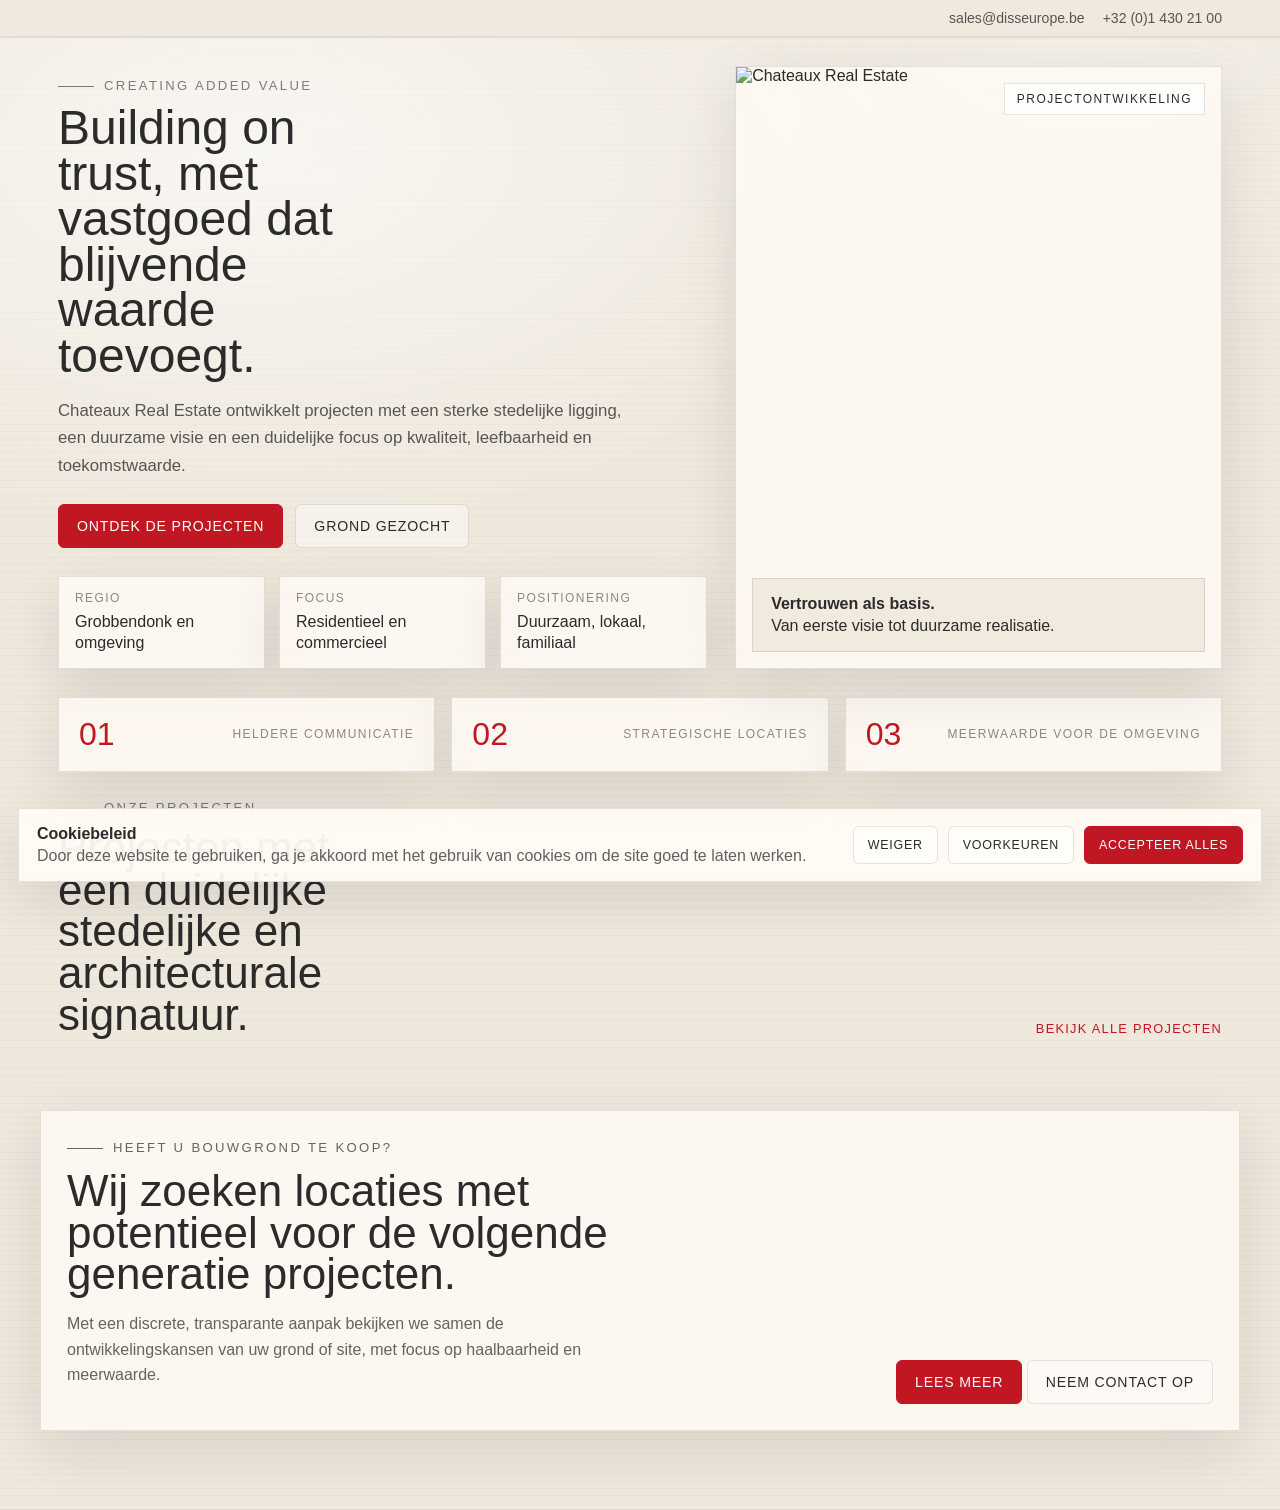
==== commit 55825049: "Update contact details" ====
--- a/index.html
+++ b/index.html
@@ -14,8 +14,8 @@
   <body data-page="home" data-active-nav="home">
     <div class="announcement">
       <div class="container announcement__inner">
-        <a href="mailto:info@grouponclin.be">info@grouponclin.be</a>
-        <a href="tel:+3211260480">+32 (0)11 260 480</a>
+        <a href="mailto:sales@disseurope.be">sales@disseurope.be</a>
+        <a href="tel:+3214302100">+32 (0)1 430 21 00</a>
       </div>
     </div>
 
@@ -39,7 +39,7 @@
             <div class="hero__meta">
               <div>
                 <span>Regio</span>
-                <strong>Hasselt en omgeving</strong>
+                <strong>Grobbendonk en omgeving</strong>
               </div>
               <div>
                 <span>Focus</span>
@@ -143,4 +143,3 @@
     <script src="./script.js"></script>
   </body>
 </html>
-
--- a/styles.css
+++ b/styles.css
@@ -750,6 +750,235 @@
   max-width: 75ch;
 }
 
+.admin-page {
+  padding-bottom: 42px;
+}
+
+.admin-hero {
+  padding: 28px 0 18px;
+}
+
+.admin-hero__grid {
+  display: grid;
+  grid-template-columns: minmax(0, 1.3fr) minmax(320px, 0.7fr);
+  gap: 24px;
+  align-items: start;
+}
+
+.admin-auth,
+.admin-panel {
+  border: 1px solid var(--line);
+  background: var(--surface-strong);
+  box-shadow: var(--shadow);
+}
+
+.admin-auth {
+  padding: 24px;
+}
+
+.admin-auth h2 {
+  margin-bottom: 8px;
+  font-size: clamp(28px, 3vw, 36px);
+}
+
+.admin-auth p {
+  color: rgba(43, 43, 43, 0.74);
+}
+
+.admin-auth__form {
+  display: grid;
+  gap: 14px;
+  margin-top: 18px;
+}
+
+.admin-auth__form label,
+.admin-editor__form label,
+.admin-select {
+  display: grid;
+  gap: 8px;
+  font-size: 0.9rem;
+  color: rgba(43, 43, 43, 0.82);
+}
+
+.admin-auth__form input,
+.admin-editor__form input,
+.admin-editor__form textarea,
+.admin-select select {
+  width: 100%;
+  border: 1px solid var(--line);
+  background: rgba(255, 255, 255, 0.74);
+  padding: 12px 14px;
+  color: var(--ink);
+  font: inherit;
+  border-radius: var(--radius);
+}
+
+.admin-message {
+  min-height: 1.25em;
+  color: var(--accent);
+}
+
+.admin-layout {
+  display: grid;
+  grid-template-columns: minmax(240px, 300px) minmax(0, 1fr);
+  gap: 20px;
+  align-items: start;
+}
+
+.admin-sidebar {
+  display: grid;
+  gap: 18px;
+  position: sticky;
+  top: 18px;
+}
+
+.admin-content {
+  display: grid;
+  gap: 18px;
+}
+
+.admin-panel {
+  padding: 22px;
+}
+
+.admin-links {
+  display: grid;
+  gap: 10px;
+  margin-top: 12px;
+}
+
+.admin-links a {
+  color: var(--accent);
+  text-transform: uppercase;
+  letter-spacing: 0.08em;
+  font-size: 0.8rem;
+}
+
+.admin-kpi-grid {
+  display: grid;
+  gap: 12px;
+}
+
+.admin-kpi {
+  display: grid;
+  gap: 4px;
+  padding: 14px 16px;
+  border: 1px solid var(--line);
+  background: rgba(239, 232, 221, 0.4);
+}
+
+.admin-kpi span,
+.admin-select,
+.admin-muted {
+  text-transform: uppercase;
+  letter-spacing: 0.08em;
+  font-size: 0.74rem;
+}
+
+.admin-kpi strong {
+  font-size: 2rem;
+  font-weight: 400;
+}
+
+.admin-kpi small,
+.admin-muted {
+  color: rgba(43, 43, 43, 0.62);
+}
+
+.table-wrap {
+  overflow-x: auto;
+}
+
+.admin-table {
+  width: 100%;
+  border-collapse: collapse;
+}
+
+.admin-table th,
+.admin-table td {
+  padding: 14px 10px;
+  text-align: left;
+  border-bottom: 1px solid rgba(43, 43, 43, 0.1);
+  vertical-align: top;
+}
+
+.admin-table th {
+  text-transform: uppercase;
+  letter-spacing: 0.08em;
+  font-size: 0.75rem;
+  color: rgba(43, 43, 43, 0.58);
+}
+
+.status-pill {
+  display: inline-flex;
+  align-items: center;
+  padding: 6px 10px;
+  border: 1px solid rgba(43, 43, 43, 0.12);
+  background: rgba(255, 255, 255, 0.78);
+  text-transform: uppercase;
+  letter-spacing: 0.08em;
+  font-size: 0.72rem;
+}
+
+.admin-editor__top {
+  display: flex;
+  flex-wrap: wrap;
+  align-items: end;
+  justify-content: space-between;
+  gap: 14px;
+  margin-bottom: 16px;
+}
+
+.admin-editor__form {
+  display: grid;
+  grid-template-columns: repeat(2, minmax(0, 1fr));
+  gap: 14px;
+}
+
+.admin-editor__form textarea {
+  resize: vertical;
+  min-height: 112px;
+}
+
+.admin-span-2 {
+  grid-column: span 2;
+}
+
+.admin-inquiry-grid {
+  display: grid;
+  grid-template-columns: repeat(3, minmax(0, 1fr));
+  gap: 14px;
+}
+
+.admin-inquiry {
+  display: grid;
+  gap: 10px;
+  padding: 18px;
+  border: 1px solid var(--line);
+  background: rgba(255, 255, 255, 0.66);
+}
+
+.admin-inquiry__head,
+.admin-inquiry__foot {
+  display: flex;
+  align-items: center;
+  justify-content: space-between;
+  gap: 14px;
+}
+
+.admin-inquiry__head p,
+.admin-inquiry__foot time,
+.admin-inquiry__project {
+  margin: 0;
+  color: rgba(43, 43, 43, 0.68);
+}
+
+.admin-inquiry__project {
+  text-transform: uppercase;
+  letter-spacing: 0.08em;
+  font-size: 0.76rem;
+}
+
 @media (max-width: 1080px) {
   .hero__grid,
   .page-hero__grid,
@@ -774,6 +1003,12 @@
     flex-direction: column;
     align-items: flex-start;
   }
+
+  .admin-hero__grid,
+  .admin-layout,
+  .admin-inquiry-grid {
+    grid-template-columns: 1fr;
+  }
 }
 
 @media (max-width: 760px) {
@@ -821,5 +1056,16 @@
     flex-direction: column;
     align-items: flex-start;
   }
-}
-
+
+  .admin-editor__form {
+    grid-template-columns: 1fr;
+  }
+
+  .admin-span-2 {
+    grid-column: span 1;
+  }
+
+  .admin-sidebar {
+    position: static;
+  }
+}
